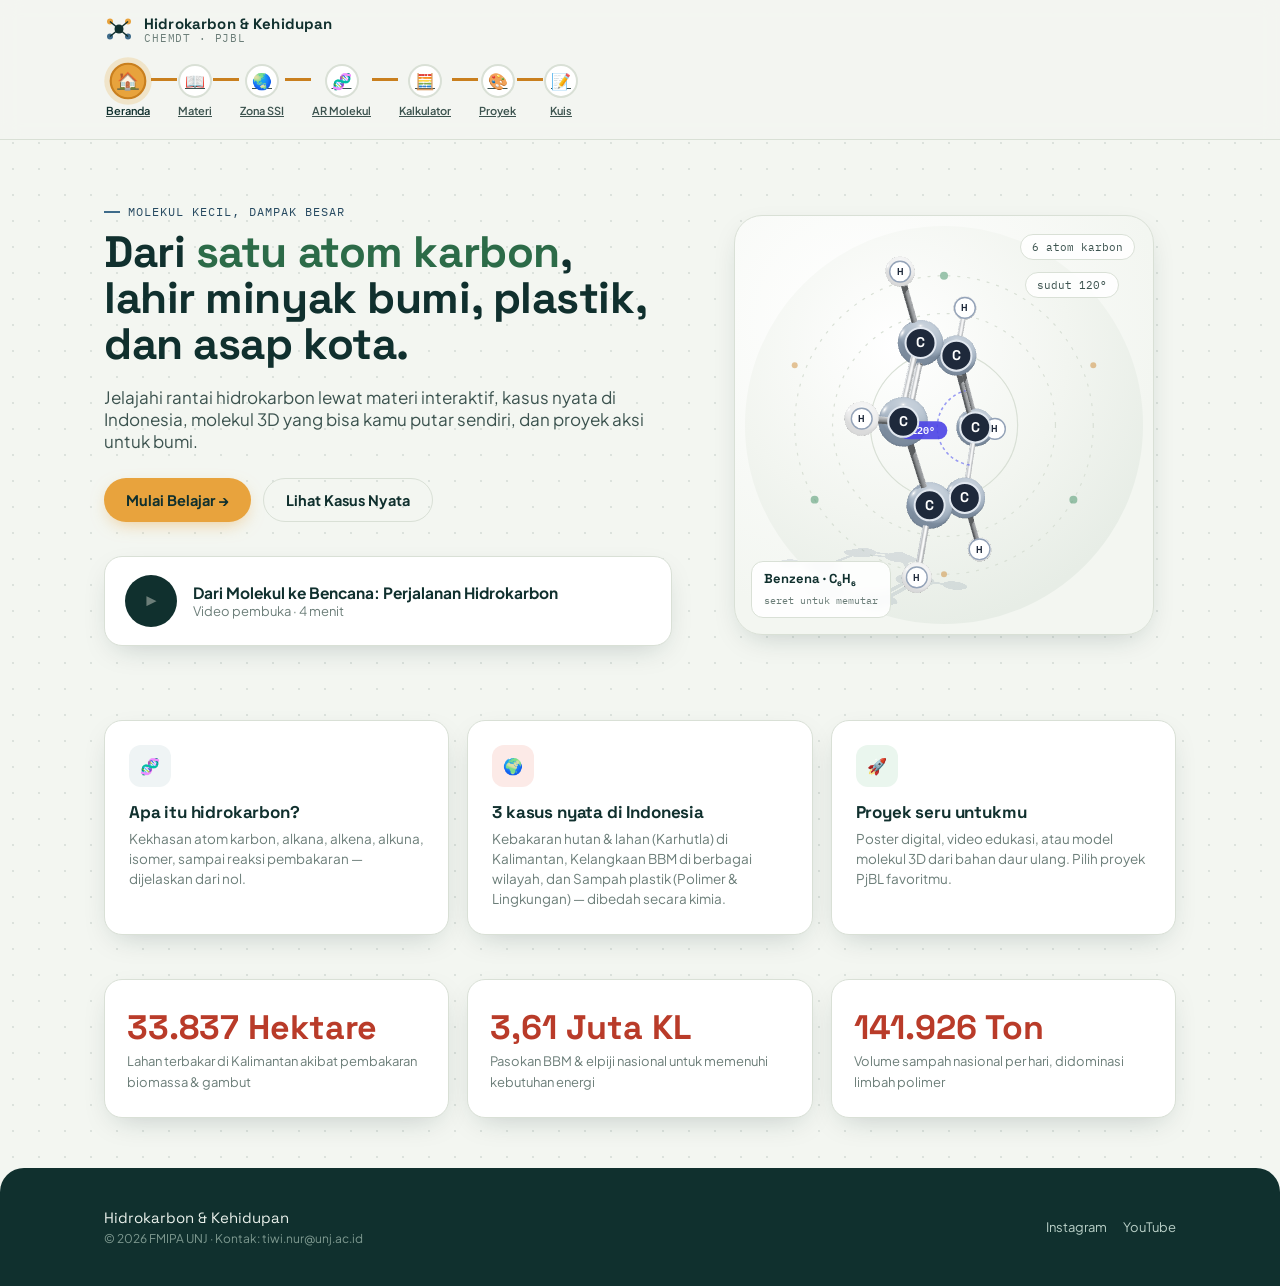
==== index.html @ 1fd4e513 "Rename index-v7.html to index.html" ====
<!DOCTYPE html>
<html lang="id">
<head>
<meta charset="UTF-8">
<meta name="viewport" content="width=device-width, initial-scale=1.0">
<title>Beranda — Hidrokarbon & Kehidupan — ChemDT-PjBL</title>
<link rel="preconnect" href="https://fonts.googleapis.com">
<link href="https://fonts.googleapis.com/css2?family=Space+Grotesk:wght@400;500;600;700&family=Plus+Jakarta+Sans:wght@400;500;600;700;800&family=IBM+Plex+Mono:wght@400;500;600&display=swap" rel="stylesheet">
<link rel="stylesheet" href="styles.css">
</head>
<body>
<header class="top">
  <div class="brand-row">
    <div class="brand">
      <svg viewBox="0 0 40 40"><circle cx="20" cy="20" r="6" fill="#10302E"/><circle cx="8" cy="10" r="4" fill="#E8A33D"/><circle cx="32" cy="10" r="4" fill="#E8A33D"/><circle cx="8" cy="30" r="4" fill="#3E6B8A"/><circle cx="32" cy="30" r="4" fill="#3E6B8A"/><line x1="20" y1="20" x2="8" y2="10" stroke="#10302E" stroke-width="2"/><line x1="20" y1="20" x2="32" y2="10" stroke="#10302E" stroke-width="2"/><line x1="20" y1="20" x2="8" y2="30" stroke="#10302E" stroke-width="2"/><line x1="20" y1="20" x2="32" y2="30" stroke="#10302E" stroke-width="2"/></svg>
      <div class="brand-text">
        <b>Hidrokarbon &amp; Kehidupan</b>
        <span>ChemDT · PjBL</span>
      </div>
    </div>
  </div>
  <nav class="chain" aria-label="Navigasi halaman"><div class="chain-track"><a class="chain-node active" href="index-v7.html" aria-current="page"><span class="atom" aria-hidden="true">🏠</span><span class="lbl">Beranda</span></a><div class="bond filled" aria-hidden="true"></div><a class="chain-node" href="materi.html"><span class="atom" aria-hidden="true">📖</span><span class="lbl">Materi</span></a><div class="bond filled" aria-hidden="true"></div><a class="chain-node" href="zona-ssi.html"><span class="atom" aria-hidden="true">🌏</span><span class="lbl">Zona SSI</span></a><div class="bond filled" aria-hidden="true"></div><a class="chain-node" href="ar-molekul.html"><span class="atom" aria-hidden="true">🧬</span><span class="lbl">AR Molekul</span></a><div class="bond filled" aria-hidden="true"></div><a class="chain-node" href="kalkulator.html"><span class="atom" aria-hidden="true">🧮</span><span class="lbl">Kalkulator</span></a><div class="bond filled" aria-hidden="true"></div><a class="chain-node" href="proyek.html"><span class="atom" aria-hidden="true">🎨</span><span class="lbl">Proyek</span></a><div class="bond filled" aria-hidden="true"></div><a class="chain-node" href="kuis.html"><span class="atom" aria-hidden="true">📝</span><span class="lbl">Kuis</span></a></div></nav>
</header>
<section class="view active" id="view-beranda">
  <div class="wrap">
    <div class="hero">
      <div>
        <div class="eyebrow">Molekul kecil, dampak besar</div>
        <h1>Dari <em>satu atom karbon</em>,<br>lahir minyak bumi, plastik, dan asap kota.</h1>
        <p class="lead">Jelajahi rantai hidrokarbon lewat materi interaktif, kasus nyata di Indonesia, molekul 3D yang bisa kamu putar sendiri, dan proyek aksi untuk bumi.</p>
        <div class="hero-ctas">
          <button class="btn btn-amber" onclick="goTo('materi')">Mulai Belajar →</button>
          <button class="btn btn-ghost" onclick="goTo('zona-ssi')">Lihat Kasus Nyata</button>
        </div>
        <button class="card video-card" type="button" onclick="document.getElementById('introVideoDialog').showModal(); document.getElementById('introVideo').play();">
          <span class="play-btn" aria-hidden="true">▶</span>
          <div>
            <b>Dari Molekul ke Bencana: Perjalanan Hidrokarbon</b><br>
            <span>Video pembuka · 4 menit</span>
          </div>
        </button>
        <dialog class="video-dialog" id="introVideoDialog" onclose="document.getElementById('introVideo').pause()">
          <div class="video-dialog-head">
            <b>Dari Molekul ke Bencana: Perjalanan Hidrokarbon</b>
            <button class="video-dialog-close" type="button" onclick="document.getElementById('introVideo').pause(); document.getElementById('introVideoDialog').close();">Tutup</button>
          </div>
          <video id="introVideo" controls playsinline preload="metadata">
            <source src="0929.mp4" type="video/mp4">
            Browser ini belum mendukung pemutaran video.
          </video>
        </dialog>
      </div>
      <div class="hero-visual">
        <!-- hiasan latar: tetap tampil walau WebGL tidak tersedia -->
        <svg class="hero-orbit" viewBox="0 0 420 420" aria-hidden="true">
          <defs>
            <radialGradient id="heroGlow" cx="38%" cy="30%" r="72%">
              <stop offset="0%" stop-color="#ffffff"/>
              <stop offset="60%" stop-color="#F2F5F0"/>
              <stop offset="100%" stop-color="#E7EDE6"/>
            </radialGradient>
          </defs>
          <circle cx="210" cy="210" r="200" fill="url(#heroGlow)"/>
          <circle cx="210" cy="210" r="150" fill="none" stroke="var(--line)" stroke-width="1.2" stroke-dasharray="3 7"/>
          <circle cx="210" cy="210" r="112" fill="none" stroke="var(--line)" stroke-width="1.2" stroke-dasharray="3 7"/>
          <circle cx="210" cy="210" r="74" fill="none" stroke="var(--line)" stroke-width="1.2"/>
          <g fill="var(--leaf)" opacity=".5">
            <circle cx="210" cy="60" r="4"/><circle cx="340" cy="285" r="4"/><circle cx="80" cy="285" r="4"/>
          </g>
          <g fill="var(--amber-deep)" opacity=".45">
            <circle cx="360" cy="150" r="3"/><circle cx="60" cy="150" r="3"/><circle cx="210" cy="360" r="3"/>
          </g>
        </svg>
        <div class="mol-mount hero-mol" id="heroMol"></div>
        <div class="hero-badge">
          <b>Benzena · C₆H₆</b>
          <span>seret untuk memutar</span>
        </div>
        <div class="hero-chip hc-1">6 atom karbon</div>
        <div class="hero-chip hc-2">sudut 120°</div>
      </div>
    </div>

    <div class="intro-grid">
      <div class="card intro-card" onclick="goTo('materi')">
        <div class="ic" style="background:#EFF4F5;">🧬</div>
        <h3>Apa itu hidrokarbon?</h3>
        <p>Kekhasan atom karbon, alkana, alkena, alkuna, isomer, sampai reaksi pembakaran — dijelaskan dari nol.</p>
      </div>
      <div class="card intro-card" onclick="goTo('zona-ssi')">
        <div class="ic" style="background:#FCEAE7;">🌍</div>
        <h3>3 kasus nyata di Indonesia</h3>
        <p>Kebakaran hutan & lahan (Karhutla) di Kalimantan, Kelangkaan BBM di berbagai wilayah, dan  Sampah plastik (Polimer & Lingkungan) — dibedah secara kimia.</p>
      </div>
      <div class="card intro-card" onclick="goTo('proyek')">
        <div class="ic" style="background:#EAF6EE;">🚀</div>
        <h3>Proyek seru untukmu</h3>
        <p>Poster digital, video edukasi, atau model molekul 3D dari bahan daur ulang. Pilih proyek PjBL favoritmu.</p>
      </div>
    </div>

    <div class="stats-row">
      <div class="card stat"><b id="statA">33.837 Hektare</b><span>Lahan terbakar di Kalimantan akibat pembakaran biomassa & gambut</span></div>
      <div class="card stat"><b id="statB">3,61 Juta KL</b><span>Pasokan BBM & elpiji nasional untuk memenuhi kebutuhan energi</span></div>
      <div class="card stat"><b id="statC">141.926 Ton</b><span>Volume sampah nasional per hari, didominasi limbah polimer</span></div>
    </div>
  </div>

  <footer class="site">
    <div class="wrap">
      <div>
        <div style="font-family:var(--disp); font-size:15px;">Hidrokarbon &amp; Kehidupan</div>
        <div class="fmeta">© 2026 FMIPA UNJ · Kontak: tiwi.nur@unj.ac.id</div>
      </div>
      <div style="display:flex; gap:16px;">
        <a href="https://www.instagram.com/chemistry.kita?stkn=MXZnMGhsZHR6NWd4ZQ==" target="_blank" rel="noopener noreferrer">Instagram</a>
        <a href="https://www.youtube.com/@ChemistryKita" target="_blank" rel="noopener noreferrer">YouTube</a>
      </div>
    </div>
  </footer>
</section>
<script src="three.js"></script>
<script src="app.js"></script>
</body>
</html>
---- styles.css ----
:root{
    --ink:#10302E;
    --ink-soft:#3C534F;
    --paper:#F3F6F1;
    --paper-dot:rgba(16,48,46,0.10);
    --card:#FFFFFF;
    --amber:#E8A33D;
    --amber-deep:#C97F1E;
    --coral:#E1553F;
    --coral-deep:#B93B29;
    --leaf:#3F8F63;
    --leaf-deep:#2C6B48;
    --slate:#3E6B8A;
    --slate-deep:#274A61;
    --muted:#6C7E79;
    --line:#D9E0D6;
    --radius:18px;
    --shadow: 0 10px 30px -12px rgba(16,48,46,0.25);
    --disp: 'Space Grotesk', sans-serif;
    --body: 'Plus Jakarta Sans', sans-serif;
    --mono: 'IBM Plex Mono', monospace;
  }
  *{box-sizing:border-box;}
  html{scroll-behavior:smooth;}
  body{
    margin:0;
    font-family:var(--body);
    background:
      radial-gradient(circle, var(--paper-dot) 1.4px, transparent 1.4px) 0 0/26px 26px,
      var(--paper);
    color:var(--ink);
    -webkit-font-smoothing:antialiased;
  }
  h1,h2,h3,h4{font-family:var(--disp); margin:0; letter-spacing:-0.01em;}
  p{margin:0;}
  .mono{font-family:var(--mono);}
  a{color:inherit;}
  button{font-family:var(--body); cursor:pointer;}
  ::selection{background:var(--amber); color:var(--ink);}

  /* ---------- layout shells ---------- */
  .wrap{max-width:1120px; margin:0 auto; padding:0 24px;}
  .view{display:none; animation:fadeIn .5s ease;}
  .view.active{display:block;}
  @keyframes fadeIn{from{opacity:0; transform:translateY(8px);} to{opacity:1; transform:translateY(0);}}

  /* ---------- top bar / molecule-chain nav ---------- */
  header.top{
    position:sticky; top:0; z-index:50;
    background:rgba(243,246,241,0.9);
    backdrop-filter:blur(10px);
    border-bottom:1px solid var(--line);
  }
  .brand-row{
    max-width:1120px; margin:0 auto; padding:14px 24px 4px;
    display:flex; align-items:center; justify-content:space-between; gap:16px;
  }
  .brand{display:flex; align-items:center; gap:10px;}
  .brand svg{width:30px;height:30px;flex:none;}
  .brand-text{line-height:1.1;}
  .brand-text b{font-family:var(--disp); font-size:15px; letter-spacing:0.01em;}
  .brand-text span{display:block; font-size:10.5px; color:var(--muted); font-family:var(--mono); text-transform:uppercase; letter-spacing:.08em;}

  nav.chain{
    max-width:1120px; margin:0 auto; padding:6px 8px 12px;
    overflow-x:auto;
  }
  .chain-track{
    display:flex; align-items:center; min-width:max-content; padding:6px 16px;
  }
  .chain-node{
    display:flex; flex-direction:column; align-items:center; gap:6px;
    background:none; border:none; padding:4px 2px; position:relative; flex:none;
    color:var(--ink-soft);
  }
  .chain-node .atom{
    width:34px; height:34px; border-radius:50%;
    background:var(--card); border:2px solid var(--line);
    display:flex; align-items:center; justify-content:center;
    font-size:16px; line-height:1;
    transition:all .2s ease; color:var(--ink-soft);
  }
  .chain-node .lbl{font-size:11px; font-weight:600; white-space:nowrap;}
  .chain-node.active .atom{
    background:var(--amber); border-color:var(--amber-deep); color:var(--ink);
    box-shadow:0 0 0 5px rgba(232,163,61,0.22);
    transform:scale(1.08);
  }
  .chain-node.active .lbl{color:var(--ink);}
  .bond{
    width:26px; height:3px; background:var(--line); flex:none; margin:0 -1px 22px;
    position:relative;
  }
  .bond.filled{background:var(--amber-deep);}

  /* ---------- generic section bits ---------- */
  .eyebrow{
    font-family:var(--mono); font-size:11.5px; letter-spacing:.09em; text-transform:uppercase;
    color:var(--slate-deep); display:flex; align-items:center; gap:8px; margin-bottom:10px;
  }
  .eyebrow::before{content:""; width:16px; height:2px; background:var(--slate); display:inline-block;}
  .section-pad{padding:56px 0 20px;}
  .card{background:var(--card); border-radius:var(--radius); border:1px solid var(--line); box-shadow:var(--shadow);}
  .btn{
    display:inline-flex; align-items:center; gap:8px; border:none; border-radius:999px;
    padding:12px 22px; font-weight:700; font-size:14.5px; transition:transform .15s ease, box-shadow .15s ease;
  }
  .btn:hover{transform:translateY(-2px);}
  .btn-amber{background:var(--amber); color:var(--ink); box-shadow:0 6px 18px -6px rgba(232,163,61,0.6);}
  .btn-leaf{background:var(--leaf); color:#fff; box-shadow:0 6px 18px -6px rgba(63,143,99,0.55);}
  .btn-coral{background:var(--coral); color:#fff; box-shadow:0 6px 18px -6px rgba(225,85,63,0.5);}
  .btn-ghost{background:transparent; color:var(--ink); border:1.5px solid var(--line);}
  .btn-ghost:hover{border-color:var(--ink);}

  /* ================= BERANDA ================= */
  .hero{
    display:grid; grid-template-columns:1.1fr 0.9fr; gap:40px; align-items:center;
    padding:64px 0 30px;
  }
  .hero h1{font-size:44px; line-height:1.05; margin-bottom:18px;}
  .hero h1 em{font-style:normal; color:var(--leaf-deep); position:relative;}
  .hero p.lead{font-size:17px; color:var(--ink-soft); max-width:46ch; margin-bottom:26px;}
  .hero-ctas{display:flex; gap:12px; flex-wrap:wrap;}
  .hero-visual{
    position:relative; aspect-ratio:1/1; min-height:320px; width:100%; max-width:420px; margin:0 auto;
    background:radial-gradient(circle at 30% 25%, #fff, var(--paper) 70%);
    border-radius:28px; border:1px solid var(--line); box-shadow:var(--shadow);
    display:flex; align-items:center; justify-content:center; overflow:hidden;
  }
  .hero-visual svg{width:88%; height:88%;}
  .video-card{
    display:flex; gap:16px; align-items:center; margin-top:34px; padding:18px 20px;
    width:100%; text-align:left; color:var(--ink); background:var(--card);
    border:1px solid var(--line); cursor:pointer;
  }
  .play-btn{
    width:52px; height:52px; border-radius:50%; background:var(--ink); color:#fff; flex:none;
    display:flex; align-items:center; justify-content:center; transition:transform .2s;
  }
  .video-card:hover .play-btn{transform:scale(1.08);}
  .video-card b{font-size:15.5px;}
  .video-card span{font-size:13px; color:var(--muted);}
  .video-dialog{
    width:min(900px, calc(100% - 32px)); max-width:none; max-height:calc(100% - 32px);
    padding:18px; border:1px solid var(--line); border-radius:16px;
    background:var(--card); color:var(--ink); box-shadow:var(--shadow);
  }
  .video-dialog::backdrop{background:rgba(16,48,46,.78); backdrop-filter:blur(4px);}
  .video-dialog-head{display:flex; justify-content:space-between; align-items:center; gap:16px; margin-bottom:14px;}
  .video-dialog-head b{font-family:var(--disp); font-size:16px;}
  .video-dialog-close{padding:8px 12px; border:1px solid var(--line); border-radius:8px; background:var(--paper); color:var(--ink); font-weight:700;}
  .video-dialog video{display:block; width:100%; max-height:calc(100vh - 120px); aspect-ratio:16/9; background:#101412; border-radius:10px;}

  .intro-grid{display:grid; grid-template-columns:repeat(3,1fr); gap:18px; margin:44px 0;}
  .intro-card{padding:24px; cursor:pointer; transition:transform .18s ease, box-shadow .18s ease;}
  .intro-card:hover{transform:translateY(-4px);}
  .intro-card .ic{width:42px;height:42px; border-radius:12px; display:flex;align-items:center;justify-content:center; margin-bottom:14px;}
  .intro-card h3{font-size:17px; margin-bottom:6px;}
  .intro-card p{font-size:13.5px; color:var(--muted); line-height:1.5;}

  .stats-row{
    display:grid; grid-template-columns:repeat(3,1fr); gap:18px; margin:14px 0 50px;
  }
  .stat{padding:26px 22px; text-align:left;}
  .stat b{font-family:var(--disp); font-size:34px; display:block; color:var(--coral-deep);}
  .stat span{font-size:13px; color:var(--muted);}

  footer.site{
    background:var(--ink); color:#EAF1EC; padding:40px 0; margin-top:40px; border-radius:24px 24px 0 0;
  }
  footer.site .wrap{display:flex; justify-content:space-between; align-items:center; flex-wrap:wrap; gap:14px;}
  footer.site a{font-size:13px; color:#B9CFC7; text-decoration:none;}
  footer.site .fmeta{font-size:12px; color:#7E9990; margin-top:4px;}

  /* ================= MATERI ================= */
  .materi-layout{display:grid; grid-template-columns:220px 1fr; gap:36px; align-items:start;}
  .materi-nav{position:sticky; top:130px; display:flex; flex-direction:column; gap:4px;}
  .materi-nav a{
    padding:9px 12px; border-radius:10px; font-size:13.5px; font-weight:600; color:var(--ink-soft);
    text-decoration:none; border-left:2px solid transparent;
  }
  .materi-nav a:hover{background:#fff; color:var(--ink);}
  .materi-block{padding:28px; margin-bottom:20px; scroll-margin-top:130px;}
  .materi-block h2{font-size:22px; margin-bottom:6px;}
  .materi-block .sub{color:var(--muted); font-size:14px; margin-bottom:18px;}
  .atom-demo{
    display:grid; grid-template-columns:200px 1fr; gap:26px; align-items:center;
  }
  .atomc-wrap{
    aspect-ratio:1/1; border-radius:16px; background:var(--paper); border:1px solid var(--line);
    display:flex; align-items:center; justify-content:center; perspective:600px;
  }
  .atomc-wrap svg{transform-style:preserve-3d; animation:spinY 9s linear infinite;}
  @keyframes spinY{from{transform:rotateY(0deg);} to{transform:rotateY(360deg);}}
  ul.trait{margin:0; padding-left:18px; font-size:14.5px; line-height:1.9; color:var(--ink-soft);}
  table.formula-table{width:100%; border-collapse:collapse; font-size:14px; margin-top:6px;}
  table.formula-table th, table.formula-table td{padding:10px 12px; border-bottom:1px solid var(--line); text-align:left;}
  table.formula-table th{font-family:var(--mono); font-size:11.5px; text-transform:uppercase; letter-spacing:.05em; color:var(--muted);}
  .formula-badge{
    display:inline-block; font-family:var(--mono); font-weight:600; font-size:15px;
    background:var(--paper); border:1px solid var(--line); border-radius:8px; padding:3px 9px;
  }
  .isomer-toggle{display:flex; gap:10px; margin-bottom:16px;}
  .isomer-toggle button{
    padding:9px 16px; border-radius:999px; border:1.5px solid var(--line); background:#fff; font-size:13.5px; font-weight:700;
  }
  .isomer-toggle button.active{background:var(--slate); color:#fff; border-color:var(--slate-deep);}
  .isomer-view{display:none; grid-template-columns:1fr 1fr; gap:20px; align-items:center;}
  .isomer-view.active{display:grid;}
  .isomer-chain{font-family:var(--mono); font-size:15px; background:var(--paper); border-radius:12px; padding:16px; text-align:center; border:1px solid var(--line);}
  .combustion-grid{display:grid; grid-template-columns:1fr 1fr; gap:16px;}
  .combustion-box{padding:18px; border-radius:14px; font-size:13.5px;}
  .combustion-box.good{background:#EAF6EE; border:1px solid #BFE3CC;}
  .combustion-box.bad{background:#FCEAE7; border:1px solid #F3C3BA;}
  .combustion-box b{display:block; margin-bottom:8px; font-size:14.5px;}
  .combustion-box .eqn{font-family:var(--mono); font-size:13px; display:block; margin-top:6px;}
  .mini-quiz{padding:22px 24px;}
  .mq-item{margin-bottom:16px;}
  .mq-item p.q{font-weight:700; font-size:14.5px; margin-bottom:10px;}
  .mq-opts{display:flex; flex-wrap:wrap; gap:8px;}
  .mq-opt{
    padding:8px 14px; border-radius:10px; border:1.5px solid var(--line); background:#fff; font-size:13px; font-weight:600;
  }
  .mq-opt.correct{background:#DFF3E4; border-color:var(--leaf);}
  .mq-opt.wrong{background:#FBE1DC; border-color:var(--coral);}

  /* ---------- materi: gambar, figur, 3D, kotak aktivitas ---------- */
  .materi-block h3{font-size:16.5px; margin:24px 0 8px;}
  .materi-block h3:first-of-type{margin-top:8px;}
  .materi-block p{font-size:14.5px; line-height:1.85; color:var(--ink-soft); margin-bottom:10px;}
  .materi-block p + p{margin-top:0;}
  .fig{
    background:var(--paper); border:1px solid var(--line); border-radius:14px;
    padding:16px 14px 12px; text-align:center; margin:14px 0;
  }
  .fig svg{max-width:100%; height:auto; display:block; margin:0 auto;}
  .fig .cap{
    font-family:var(--mono); font-size:11.5px; color:var(--muted);
    margin-top:10px; line-height:1.6;
  }
  .fig-grid{display:grid; grid-template-columns:repeat(auto-fit,minmax(210px,1fr)); gap:14px; margin:14px 0;}
  .fig-grid .fig{margin:0;}

  .mol3d{background:#fff; border:1px solid var(--line); border-radius:14px; overflow:hidden;}
  .mol3d .m3-frame{
    position:relative; aspect-ratio:4/3; background:
      radial-gradient(circle at 50% 32%, #FFFFFF 0%, #F1F5F8 55%, #E3EAEF 100%);
    display:flex; align-items:center; justify-content:center;
    cursor:grab; touch-action:none; overflow:hidden;
  }
  .mol3d .m3-frame:active{cursor:grabbing;}
  .mol-canvas{position:absolute; inset:0; width:100%; height:100%; display:block;}
  .mol-overlay{position:absolute; inset:0; pointer-events:none;}
  .mol-mount{position:absolute; inset:0; cursor:grab; touch-action:none;}
  .mol-mount:active{cursor:grabbing;}
  .hero-mol{position:absolute; inset:0;}
  .hero-visual svg.hero-orbit{position:absolute; inset:0; width:100%; height:100%; z-index:0;}
  .hero-visual .mol-mount{z-index:1;}
  .hero-badge{
    position:absolute; left:16px; bottom:16px; z-index:2; pointer-events:none;
    background:rgba(255,255,255,.88); border:1px solid var(--line); border-radius:12px;
    padding:8px 12px; line-height:1.35; backdrop-filter:blur(3px);
  }
  .hero-badge b{display:block; font-family:var(--disp); font-size:13px; color:var(--ink);}
  .hero-badge span{font-family:var(--mono); font-size:10px; color:var(--muted);}
  .hero-chip{
    position:absolute; z-index:2; pointer-events:none;
    font-family:var(--mono); font-size:10.5px; color:var(--ink-soft);
    background:rgba(255,255,255,.85); border:1px solid var(--line);
    border-radius:999px; padding:5px 11px;
  }
  .hero-chip.hc-1{top:18px; right:18px;}
  .hero-chip.hc-2{top:56px; right:34px;}
  .build-stamp{
    position:absolute; right:14px; bottom:12px; z-index:3; pointer-events:none;
    font-family:var(--mono); font-size:9px; color:var(--muted); opacity:.75;
  }
  .mol3d .m3-hint{
    position:absolute; bottom:7px; left:0; right:0; text-align:center;
    font-family:var(--mono); font-size:10px; color:var(--muted); pointer-events:none;
  }
  .mol3d .m3-spin{
    position:absolute; top:8px; right:8px; z-index:5;
    width:28px; height:28px; border-radius:50%; border:1px solid var(--line);
    background:rgba(255,255,255,.85); font-size:13px; line-height:1; color:var(--ink-soft);
  }
  .mol3d .m3-spin.off{opacity:.45;}
  .atom-sphere.Cl{background:radial-gradient(circle at 35% 30%, #7ED08F, #2C6B48);}
  .mol3d .m3-cap{
    padding:9px 12px; border-top:1px solid var(--line);
    font-size:12px; display:flex; justify-content:space-between; gap:8px; align-items:center;
  }
  .mol3d .m3-cap b{font-family:var(--disp);}
  .mol3d .m3-cap a{font-family:var(--mono); font-size:11px; color:var(--slate); text-decoration:none;}
  .mol3d .m3-cap a:hover{text-decoration:underline;}
  .mol-grid{display:grid; grid-template-columns:repeat(auto-fit,minmax(200px,1fr)); gap:14px; margin:14px 0;}
  .online-note{
    font-family:var(--mono); font-size:11px; color:var(--muted);
    background:var(--paper); border:1px dashed var(--line); border-radius:10px;
    padding:8px 12px; margin:10px 0 0;
  }

  .box{border-radius:14px; padding:16px 18px; margin:16px 0; font-size:14px; line-height:1.8;}
  .box .tag{
    display:inline-block; font-family:var(--disp); font-size:11.5px; font-weight:700;
    letter-spacing:.04em; text-transform:uppercase; color:#fff;
    padding:4px 12px; border-radius:999px; margin-bottom:10px;
  }
  .box.contoh{background:#EAF1F6; border:1px solid #C4D8E5;}
  .box.contoh .tag{background:var(--slate-deep);}
  .box.latihan{background:#FDF3E3; border:1px solid #F0D9AE;}
  .box.latihan .tag{background:var(--amber-deep);}
  .box.info{background:#EAF6EE; border:1px solid #BFE3CC;}
  .box.info .tag{background:var(--leaf-deep);}
  .box.diskusi{background:#FCEEEB; border:1px solid #F3CEC5;}
  .box.diskusi .tag{background:var(--coral-deep);}
  .box ol, .box ul{margin:6px 0 0; padding-left:20px;}
  .box li{margin-bottom:4px;}
  .box b.solve{display:block; margin-top:10px;}

  ol.rules{margin:8px 0 0; padding-left:20px; font-size:14.5px; line-height:1.85; color:var(--ink-soft);}
  ol.rules li{margin-bottom:7px;}
  ol.rules b{color:var(--ink);}
  .rx{
    font-family:var(--mono); font-size:13.5px; background:var(--paper);
    border:1px solid var(--line); border-radius:10px; padding:11px 14px;
    margin:10px 0; display:block; overflow-x:auto; white-space:nowrap;
  }
  .rx .lbl{color:var(--muted); font-size:11px; display:block; white-space:normal; margin-bottom:4px;}
  .tab-toggle{display:flex; gap:8px; flex-wrap:wrap; margin:14px 0 12px;}
  .tab-toggle button{
    padding:7px 14px; border-radius:999px; border:1.5px solid var(--line);
    background:#fff; font-size:12.5px; font-weight:600; color:var(--ink-soft);
  }
  .tab-toggle button.active{background:var(--slate); color:#fff; border-color:var(--slate-deep);}
  .tab-pane{display:none;}
  .tab-pane.active{display:block;}
  .two-col{display:grid; grid-template-columns:1fr 1fr; gap:16px; align-items:start;}
  .pill{
    display:inline-block; font-family:var(--mono); font-size:11px; padding:3px 9px;
    border-radius:999px; background:var(--paper); border:1px solid var(--line); color:var(--ink-soft);
    margin:0 4px 4px 0;
  }

  /* ================= ZONA SSI ================= */
  .case-grid{display:grid; grid-template-columns:repeat(3,1fr); gap:18px; margin:26px 0 10px;}
  .case-card{padding:0; overflow:hidden; cursor:pointer; transition:transform .18s ease;}
  .case-card:hover{transform:translateY(-4px);}
  .case-top{height:120px; display:flex; align-items:center; justify-content:center; font-size:40px;}
  .case-top.c1{background:linear-gradient(135deg,#1F3A44,#3E6B8A);}
  .case-top.c2{background:linear-gradient(135deg,#5C4A2E,#C97F1E);}
  .case-top.c3{background:linear-gradient(135deg,#274A2E,#3F8F63);}
  .case-body{padding:18px 20px;}
  .case-body b{font-size:14px; font-family:var(--mono); color:var(--muted); text-transform:uppercase; letter-spacing:.04em;}
  .case-body h3{font-size:17px; margin:6px 0 8px;}
  .case-body p{font-size:13.5px; color:var(--muted);}

  .case-detail{display:none; padding:32px; margin-top:8px;}
  .case-detail.active{display:block; animation:fadeIn .4s ease;}
  .case-detail h2{font-size:24px; margin-bottom:4px;}
  .case-detail .kicker{font-size:13px; color:var(--muted); margin-bottom:20px;}
  .fact-grid{display:grid; grid-template-columns:repeat(auto-fit,minmax(150px,1fr)); gap:12px; margin:18px 0 22px;}
  .fact{background:var(--paper); border-radius:12px; padding:14px 16px; border:1px solid var(--line);}
  .fact b{display:block; font-size:20px; font-family:var(--disp);}
  .fact span{font-size:12px; color:var(--muted);}
  .kimia-box{background:#EFF4F0; border:1px dashed var(--slate); border-radius:14px; padding:18px 20px; font-size:14px; line-height:1.75; margin:18px 0;}
  .kimia-box .eqn{font-family:var(--mono); display:block; margin:6px 0; font-size:14.5px; color:var(--slate-deep);}
  .dilema-grid{display:grid; grid-template-columns:repeat(3,1fr); gap:14px; margin:16px 0 22px;}
  .dilema-card{background:#fff; border:1px solid var(--line); border-radius:14px; padding:16px; font-size:13.5px;}
  .dilema-card b{display:block; font-family:var(--disp); font-size:13px; color:var(--coral-deep); margin-bottom:6px;}
  .forum-box textarea{
    width:100%; min-height:80px; border-radius:12px; border:1.5px solid var(--line); padding:12px 14px; font-family:var(--body); font-size:14px; resize:vertical;
  }
  .forum-list{margin-top:14px; display:flex; flex-direction:column; gap:10px;}
  .forum-item{background:var(--paper); border-radius:12px; padding:12px 14px; font-size:13.5px;}
  .forum-item b{font-size:12.5px; color:var(--slate-deep); display:block; margin-bottom:3px;}

  /* ================= ZONA SSI: MEDIA BERITA ================= */
  .ssi-media{--ssi-accent:var(--coral);--ssi-accent-ink:var(--coral-deep);--ssi-tint:#FCEAE7;}
  .ssi-media .wrap{max-width:1000px;}
  .ssi-lead-band{background:var(--ink); color:#EAF1EC; padding:44px 0 30px;}
  .ssi-kicker,.ssi-eyebrow{font-family:var(--mono); font-size:11px; text-transform:uppercase; letter-spacing:.07em;}
  .ssi-kicker{color:#B9CFC7; margin-bottom:12px;}
  .ssi-lead-band h1{font-size:clamp(28px, 4vw, 40px); line-height:1.14; max-width:800px; margin:0 0 12px;}
  .ssi-deck{font-size:16px; line-height:1.7; color:#D1DED8; max-width:680px;}
  .ssi-topic-nav{display:flex; margin-top:28px; border-top:1px solid rgba(234,241,236,.22);}
  .ssi-topic-nav a{flex:1; padding:14px 12px 0 0; color:#D1DED8; text-decoration:none; font-size:13px; border-right:1px solid rgba(234,241,236,.22);}
  .ssi-topic-nav a+a{padding-left:16px;}
  .ssi-topic-nav a:last-child{border:0;}
  .ssi-topic-nav a span{display:block; color:var(--amber); font-family:var(--mono); font-size:11px; margin-bottom:3px;}
  .ssi-topic-nav a:hover{color:#fff;}
  .ssi-intro{padding-top:32px; padding-bottom:8px;}
  .ssi-intro p{max-width:760px; font-size:16px; line-height:1.8; color:var(--ink-soft);}
  .ssi-topic{--ssi-accent:var(--coral);--ssi-accent-ink:var(--coral-deep);--ssi-tint:#FCEAE7; padding:42px 0 24px; scroll-margin-top:120px;}
  .ssi-topic.ssi-fuel{--ssi-accent:var(--slate);--ssi-accent-ink:var(--slate-deep);--ssi-tint:#EFF4F5;}
  .ssi-topic.ssi-plastic{--ssi-accent:var(--leaf);--ssi-accent-ink:var(--leaf-deep);--ssi-tint:#EAF6EE;}
  .ssi-topic-head{display:flex; align-items:center; gap:16px; border-bottom:2px solid var(--ssi-accent); padding-bottom:18px; margin-bottom:24px;}
  .ssi-topic-mark{width:42px; aspect-ratio:1; border-radius:50%; background:var(--ssi-tint); color:var(--ssi-accent-ink); display:grid; place-items:center; font-family:var(--mono); font-size:12px; font-weight:700; flex:none;}
  .ssi-eyebrow{color:var(--ssi-accent-ink); margin:0 0 6px;}
  .ssi-topic-head h2{font-size:27px; color:var(--ssi-accent-ink);}
  .ssi-photo{max-width:760px; margin:0 0 24px;}
  .ssi-photo img{display:block; width:100%; max-height:430px; object-fit:cover; border-radius:12px; background:var(--line);}
  .ssi-photo figcaption{font-size:12px; color:var(--muted); margin-top:8px; line-height:1.6;}
  .ssi-photo figcaption a{color:var(--slate-deep);}
  .ssi-stats{display:grid; grid-template-columns:repeat(4,minmax(0,1fr)); border-top:1px solid var(--line); border-bottom:1px solid var(--line); margin:0 0 28px;}
  .ssi-stats div{padding:16px 14px; border-right:1px solid var(--line);}
  .ssi-stats div:first-child{padding-left:0;}
  .ssi-stats div:last-child{border:0;}
  .ssi-stats b{display:block; color:var(--ssi-accent-ink); font-family:var(--disp); font-size:24px; line-height:1.2;}
  .ssi-stats span{display:block; color:var(--muted); font-size:12px; line-height:1.5; margin-top:6px;}
  .ssi-lede{max-width:760px; font-family:var(--disp); font-size:19px; font-weight:600; line-height:1.5; margin:0 0 14px;}
  .ssi-copy{max-width:760px; color:var(--ink-soft); font-size:14.5px; line-height:1.85; margin:0 0 12px;}
  .ssi-bars{max-width:650px; margin:26px 0 30px;}
  .ssi-bar-label{display:flex; justify-content:space-between; gap:16px; color:var(--ink-soft); font-size:12.5px; margin:12px 0 5px;}
  .ssi-bar-label b{font-family:var(--mono); color:var(--ssi-accent-ink); white-space:nowrap;}
  .ssi-bar{height:9px; background:var(--line); border-radius:99px; overflow:hidden;}
  .ssi-bar i{display:block; height:100%; background:var(--ssi-accent); border-radius:inherit;}
  .ssi-chem{max-width:760px; padding:20px 22px; margin:24px 0; background:var(--ssi-tint); border-left:4px solid var(--ssi-accent);}
  .ssi-chem h3,.ssi-discussion h3{font-size:15px; margin:0 0 10px; color:var(--ssi-accent-ink);}
  .ssi-chem ul{margin:0; padding-left:19px; font-size:13.5px; line-height:1.75;}
  .ssi-chem li+li{margin-top:6px;}
  .ssi-debate{max-width:760px; display:grid; grid-template-columns:1fr 1fr; gap:1px; background:var(--line); margin:26px 0; border:1px solid var(--line);}
  .ssi-debate>div{background:var(--card); padding:17px 19px;}
  .ssi-debate h3{font-family:var(--body); font-size:13px; margin:0 0 6px; color:var(--ssi-accent-ink);}
  .ssi-debate p{font-size:13px; line-height:1.7; color:var(--ink-soft);}
  .ssi-discussion{max-width:760px; margin:26px 0;}
  .ssi-discussion h3{color:var(--ink);}
  .ssi-discussion ol{padding-left:20px; margin:0;}
  .ssi-discussion li{font-size:13.5px; line-height:1.75; margin:0 0 8px; color:var(--ink-soft);}
  .ssi-sources{max-width:760px; margin:26px 0 6px;}
  .ssi-sources h3{font-family:var(--mono); font-size:10.5px; color:var(--muted); text-transform:uppercase; margin:0 0 8px;}
  .ssi-sources a{display:block; padding:9px 0; border-top:1px solid var(--line); text-decoration:none; font-size:13px; color:var(--slate-deep);}
  .ssi-sources a:hover{text-decoration:underline;}
  .ssi-sources a span{display:block; color:var(--muted); font-size:11px; margin-top:2px;}
  .ssi-rule{border:0; border-top:1px solid var(--line); margin:20px 0 0;}
  .ssi-footer{margin-top:28px; padding:32px 0 44px; background:#E8EEE8;}
  .ssi-footer h2{font-size:20px; margin-bottom:8px;}
  .ssi-footer p,.ssi-footer ol{max-width:720px; color:var(--ink-soft); font-size:13.5px; line-height:1.75;}
  .ssi-footer ol{padding-left:20px; margin-bottom:0;}

  /* ================= AR / MOLEKUL ================= */
  .ar-intro{display:grid; grid-template-columns:1fr 1fr; gap:30px; align-items:center; margin:20px 0 36px;}
  .ar-steps{display:flex; flex-direction:column; gap:14px;}
  .ar-step{display:flex; gap:14px; align-items:flex-start;}
  .ar-step .n{
    width:30px;height:30px;border-radius:50%; background:var(--slate); color:#fff; flex:none;
    display:flex; align-items:center; justify-content:center; font-family:var(--disp); font-size:13px; font-weight:700;
  }
  .ar-step b{font-size:14.5px; display:block;}
  .ar-step span{font-size:13px; color:var(--muted);}

  .molecule-lab{display:grid; grid-template-columns:280px 1fr; gap:0; overflow:hidden; margin-bottom:40px;}
  .marker-list{border-right:1px solid var(--line); padding:18px 14px; display:flex; flex-direction:column; gap:6px; max-height:560px; overflow:auto;}
  .marker-item{
    display:flex; align-items:center; gap:12px; padding:10px 12px; border-radius:12px; border:1.5px solid transparent;
    background:transparent;
  }
  .marker-item:hover{background:var(--paper);}
  .marker-item.active{background:#fff; border-color:var(--amber-deep); box-shadow:0 4px 14px -6px rgba(232,163,61,0.5);}
  .marker-item .mk{
    width:38px;height:38px; border-radius:9px; background:var(--ink); color:#fff; display:flex; align-items:center;
    justify-content:center; font-family:var(--mono); font-size:11px; font-weight:700; flex:none;
  }
  .marker-item b{font-size:13.5px; display:block;}
  .marker-item span{font-size:11.5px; color:var(--muted); font-family:var(--mono);}

  .lab-stage{padding:26px; display:grid; grid-template-columns:1fr 260px; gap:22px;}
  .viewer{
    aspect-ratio:4/3; border-radius:16px; background:radial-gradient(circle at 50% 40%, #EFF4EC, #E2ECE0 75%);
    border:1px solid var(--line); position:relative; overflow:hidden; cursor:grab;
  }
  .viewer:active{cursor:grabbing;}
  .scene{position:absolute; inset:0; display:flex; align-items:center; justify-content:center; perspective:900px;}
  .molecule-inner{transform-style:preserve-3d; position:relative; width:1px; height:1px;}
  .atom-sphere{
    position:absolute; top:50%; left:50%; border-radius:50%; transform-style:preserve-3d;
    box-shadow:inset -6px -7px 14px rgba(0,0,0,0.35), inset 3px 3px 8px rgba(255,255,255,0.28), 0 6px 14px rgba(16,48,46,0.22);
  }
  .atom-sphere.C{background:radial-gradient(circle at 32% 26%, #8595AB 0%, #4A5A70 38%, #26303F 78%, #161D27 100%);}
  .atom-sphere.H{background:radial-gradient(circle at 32% 26%, #ffffff 0%, #F0F3F5 40%, #C2CCD4 80%, #A6B2BC 100%);}
  .atom-sphere.Cl{background:radial-gradient(circle at 32% 26%, #B9EBC4 0%, #6DC488 40%, #35875A 80%, #22603F 100%);}
  .atom-label{
    position:absolute; inset:0; display:flex; align-items:center; justify-content:center;
    font-family:var(--disp); font-weight:700; letter-spacing:.02em; pointer-events:none;
  }
  .atom-sphere.C > .atom-label, .atom-sphere.Cl > .atom-label{color:rgba(255,255,255,.92); text-shadow:0 1px 2px rgba(0,0,0,.4);}
  .atom-sphere.H > .atom-label{color:#5A6874;}
  .bond-rod{
    position:absolute; top:50%; left:50%; border-radius:6px;
    background:linear-gradient(180deg,#E3E9EE 0%, #B4C0CA 28%, #7F8D9A 70%, #5A6773 100%);
    box-shadow:0 1px 3px rgba(16,48,46,.18);
  }
  .m3-chip{
    position:absolute; top:8px; left:8px; z-index:4; text-align:left;
    background:rgba(255,255,255,.9); border:1px solid var(--line); border-radius:10px;
    padding:6px 10px; line-height:1.35; pointer-events:none; backdrop-filter:blur(3px);
  }
  .m3-chip b{display:block; font-family:var(--disp); font-size:12px; color:var(--ink);}
  .m3-chip span{font-family:var(--mono); font-size:9.5px; color:var(--muted);}
  .m3-stats{
    display:flex; border-top:1px solid var(--line); background:var(--paper);
  }
  .m3-stats div{
    flex:1; padding:7px 8px; text-align:center; border-right:1px solid var(--line);
  }
  .m3-stats div:last-child{border-right:none;}
  .m3-stats .k{display:block; font-family:var(--mono); font-size:8.5px; letter-spacing:.08em; text-transform:uppercase; color:var(--muted);}
  .m3-stats .v{font-family:var(--disp); font-size:10.5px; font-weight:700; color:var(--ink); line-height:1.3;}
  .viewer-hint{position:absolute; bottom:10px; left:0; right:0; text-align:center; font-size:11.5px; color:var(--muted); font-family:var(--mono);}
  .info-panel{display:flex; flex-direction:column; gap:12px;}
  .info-panel h3{font-size:19px;}
  .info-row{font-size:13px; display:flex; justify-content:space-between; border-bottom:1px dashed var(--line); padding:7px 0;}
  .info-row b{color:var(--ink-soft);}
  .info-tag{background:var(--paper); border-radius:10px; padding:10px 12px; font-size:12.5px; color:var(--ink-soft); line-height:1.55;}

  /* ================= KALKULATOR ================= */
  .calc-layout{display:grid; grid-template-columns:1fr 1fr; gap:30px; align-items:start; margin:26px 0 40px;}
  .calc-card{padding:28px;}
  .field{margin-bottom:18px;}
  .field label{font-size:13px; font-weight:700; display:block; margin-bottom:8px;}
  .radio-list{display:flex; flex-direction:column; gap:8px;}
  .radio-opt{
    display:flex; align-items:center; gap:10px; padding:10px 12px; border-radius:12px; border:1.5px solid var(--line);
    font-size:13.5px; cursor:pointer;
  }
  .radio-opt.sel{border-color:var(--slate); background:#EFF4F5;}
  .radio-opt input{accent-color:var(--slate);}
  .radio-opt span.f{margin-left:auto; font-family:var(--mono); color:var(--muted); font-size:12px;}
  .num-input{
    width:100%; padding:11px 13px; border-radius:12px; border:1.5px solid var(--line); font-size:14px; font-family:var(--body);
  }
  .result-card{padding:28px; background:linear-gradient(160deg,#EAF6EE,#F3F6F1);}
  .result-card.empty{display:flex; align-items:center; justify-content:center; text-align:center; color:var(--muted); font-size:14px; min-height:260px;}
  .result-big{display:grid; grid-template-columns:1fr 1fr; gap:14px; margin:18px 0;}
  .result-num{background:#fff; border-radius:14px; padding:16px; text-align:center;}
  .result-num b{display:block; font-family:var(--disp); font-size:26px; color:var(--leaf-deep);}
  .result-num span{font-size:12px; color:var(--muted);}
  .tree-line{display:flex; align-items:center; gap:10px; background:#fff; border-radius:14px; padding:14px 16px; margin-bottom:16px;}
  .rekom{font-size:13.5px; line-height:1.9;}
  .challenge-box{padding:24px 26px; display:flex; justify-content:space-between; align-items:center; gap:20px; flex-wrap:wrap; background:linear-gradient(120deg,#10302E,#274A2E); color:#EAF1EC;}
  .challenge-box p{color:#B9CFC7; font-size:13.5px; margin-top:4px;}

  /* ================= PROYEK ================= */
  .proyek-grid{display:grid; grid-template-columns:repeat(3,1fr); gap:18px; margin:26px 0;}
  .proyek-card{padding:22px; cursor:pointer;}
  .proyek-card b.dur{font-family:var(--mono); font-size:11.5px; color:var(--slate-deep); text-transform:uppercase;}
  .proyek-card h3{font-size:16.5px; margin:8px 0 6px;}
  .proyek-card p{font-size:13px; color:var(--muted);}
  .guide-detail{display:none; padding:30px; margin-bottom:20px;}
  .guide-detail.active{display:block;}
  .guide-steps{counter-reset:g; margin:18px 0;}
  .guide-steps li{list-style:none; counter-increment:g; display:flex; gap:14px; margin-bottom:12px; font-size:14px;}
  .guide-steps li::before{
    content:counter(g); width:26px; height:26px; border-radius:50%; background:var(--amber); color:var(--ink);
    display:flex; align-items:center; justify-content:center; font-weight:700; font-size:12.5px; flex:none;
  }
  table.rubrik{width:100%; border-collapse:collapse; font-size:13.5px; margin-top:10px;}
  table.rubrik th, table.rubrik td{border:1px solid var(--line); padding:9px 12px; text-align:left;}
  table.rubrik th{background:var(--paper); font-family:var(--mono); font-size:11.5px; text-transform:uppercase;}
  .timeline{display:flex; gap:8px; margin-top:14px; flex-wrap:wrap;}
  .tl-item{flex:1; min-width:90px; background:var(--paper); border-radius:12px; padding:12px; text-align:center; border:1px solid var(--line);}
  .tl-item b{display:block; font-size:12px; font-family:var(--mono); color:var(--slate-deep);}
  .tl-item span{font-size:12px; color:var(--ink-soft);}

  /* ================= KUIS ================= */
  .quiz-shell{padding:30px; margin:26px 0 40px;}
  .quiz-progress{height:6px; background:var(--line); border-radius:99px; overflow:hidden; margin-bottom:22px;}
  .quiz-progress i{display:block; height:100%; background:var(--amber-deep); width:0%; transition:width .3s ease;}
  .quiz-q{font-size:17px; font-weight:700; margin-bottom:16px;}
  .quiz-opts{display:flex; flex-direction:column; gap:10px; margin-bottom:20px;}
  .quiz-opt{
    text-align:left; padding:13px 16px; border-radius:12px; border:1.5px solid var(--line); background:#fff; font-size:14px;
  }
  .quiz-opt:hover{border-color:var(--slate);}
  .quiz-opt.correct{background:#DFF3E4; border-color:var(--leaf); font-weight:700;}
  .quiz-opt.wrong{background:#FBE1DC; border-color:var(--coral); font-weight:700;}
  .quiz-feedback{font-size:13.5px; padding:12px 14px; border-radius:10px; background:var(--paper); margin-bottom:16px; display:none;}
  .quiz-nav{display:flex; justify-content:space-between; align-items:center;}
  .quiz-result{text-align:center; padding:20px 0;}
  .quiz-result b{font-family:var(--disp); font-size:46px; display:block; color:var(--leaf-deep);}
  .essay-box{padding:26px; margin-top:0;}
  .essay-item{margin-bottom:18px;}
  .essay-item p{font-weight:700; font-size:14px; margin-bottom:8px;}

  @media(max-width:860px){
    .hero{grid-template-columns:1fr;}
    .hero h1{font-size:32px;}
    .intro-grid, .stats-row, .case-grid, .proyek-grid{grid-template-columns:1fr;}
    .materi-layout{grid-template-columns:1fr;}
    .materi-nav{position:static; flex-direction:row; flex-wrap:wrap;}
    .atom-demo, .calc-layout, .lab-stage, .molecule-lab, .ar-intro, .isomer-view, .dilema-grid, .combustion-grid{grid-template-columns:1fr;}
    .marker-list{max-height:none;}
  }
  @media(max-width:700px){
    .ssi-topic-nav{flex-direction:column;}
    .ssi-topic-nav a,.ssi-topic-nav a+a{padding:10px 0; border-right:0; border-bottom:1px solid rgba(234,241,236,.22);}
    .ssi-topic-nav a:last-child{border-bottom:0;}
    .ssi-stats{grid-template-columns:1fr 1fr;}
    .ssi-stats div:nth-child(2){border-right:0;}
    .ssi-stats div:nth-child(3),.ssi-stats div:nth-child(4){border-top:1px solid var(--line);}
    .ssi-topic-head h2{font-size:22px;}
    .ssi-topic-mark{width:36px;}
  }
  @media(max-width:520px){
    .ssi-debate{grid-template-columns:1fr;}
    .ssi-debate>div+div{border-top:1px solid var(--line);}
    .ssi-topic{padding-top:30px;}
    .ssi-stats div{padding:13px 10px;}
    .ssi-stats b{font-size:20px;}
  }
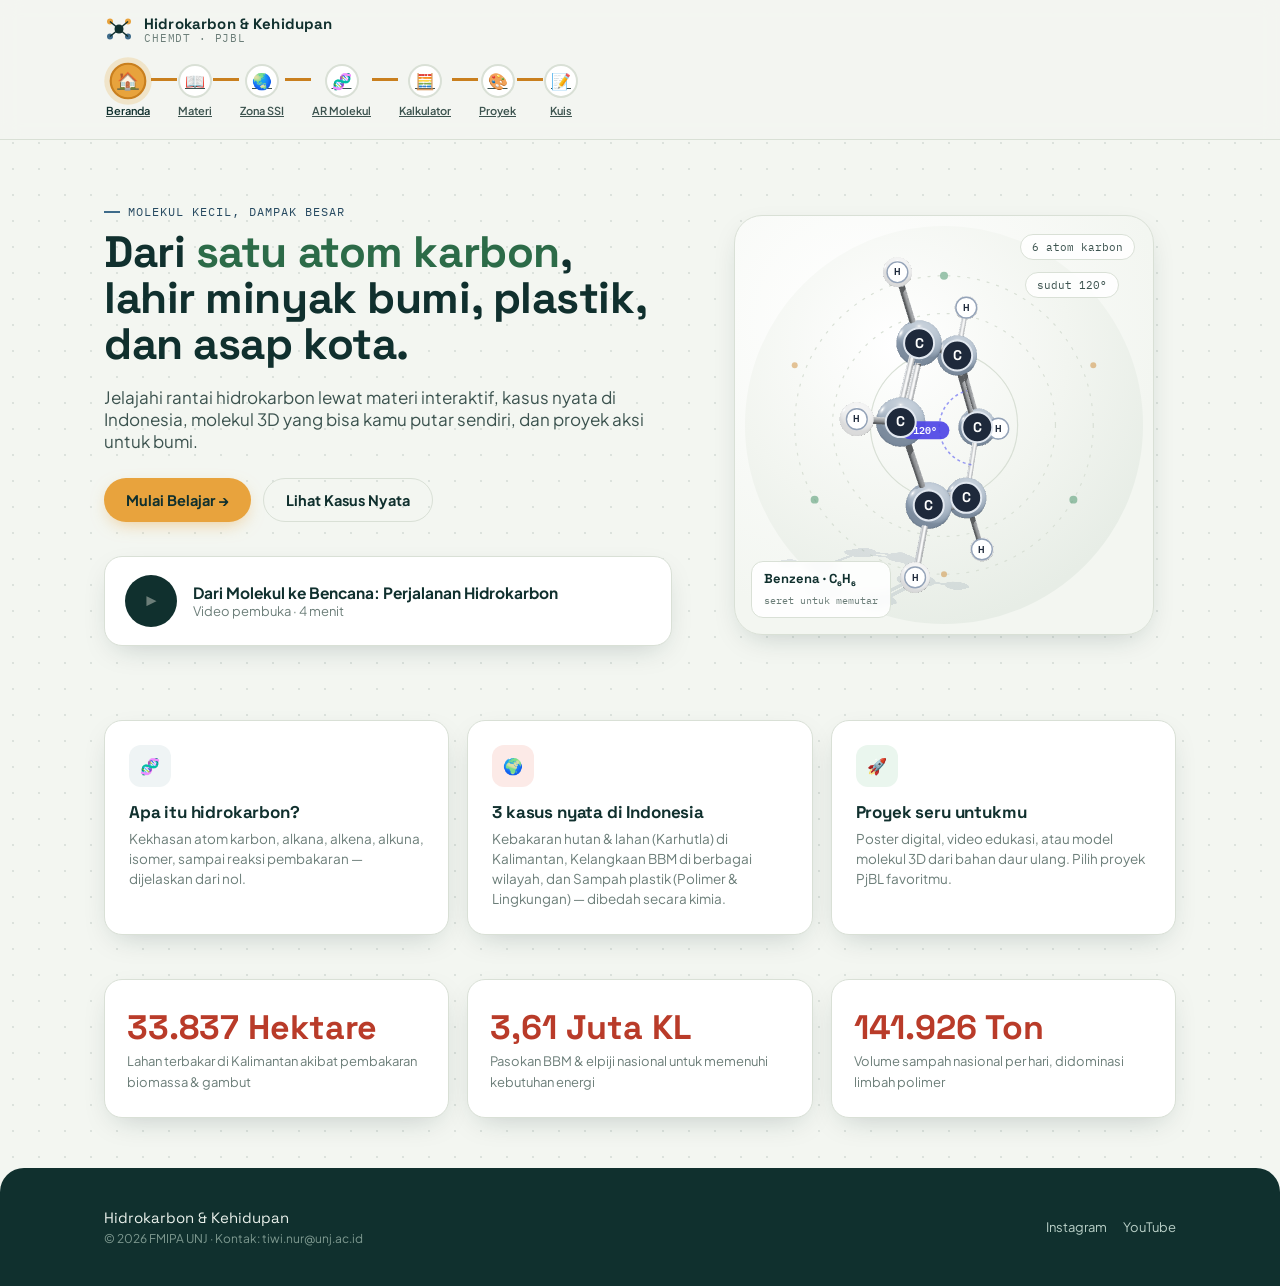
==== commit 23a0422a: "Update index.html" ====
--- a/index.html
+++ b/index.html
@@ -19,7 +19,7 @@
       </div>
     </div>
   </div>
-  <nav class="chain" aria-label="Navigasi halaman"><div class="chain-track"><a class="chain-node active" href="index-v7.html" aria-current="page"><span class="atom" aria-hidden="true">🏠</span><span class="lbl">Beranda</span></a><div class="bond filled" aria-hidden="true"></div><a class="chain-node" href="materi.html"><span class="atom" aria-hidden="true">📖</span><span class="lbl">Materi</span></a><div class="bond filled" aria-hidden="true"></div><a class="chain-node" href="zona-ssi.html"><span class="atom" aria-hidden="true">🌏</span><span class="lbl">Zona SSI</span></a><div class="bond filled" aria-hidden="true"></div><a class="chain-node" href="ar-molekul.html"><span class="atom" aria-hidden="true">🧬</span><span class="lbl">AR Molekul</span></a><div class="bond filled" aria-hidden="true"></div><a class="chain-node" href="kalkulator.html"><span class="atom" aria-hidden="true">🧮</span><span class="lbl">Kalkulator</span></a><div class="bond filled" aria-hidden="true"></div><a class="chain-node" href="proyek.html"><span class="atom" aria-hidden="true">🎨</span><span class="lbl">Proyek</span></a><div class="bond filled" aria-hidden="true"></div><a class="chain-node" href="kuis.html"><span class="atom" aria-hidden="true">📝</span><span class="lbl">Kuis</span></a></div></nav>
+  <nav class="chain" aria-label="Navigasi halaman"><div class="chain-track"><a class="chain-node active" href="index.html" aria-current="page"><span class="atom" aria-hidden="true">🏠</span><span class="lbl">Beranda</span></a><div class="bond filled" aria-hidden="true"></div><a class="chain-node" href="materi.html"><span class="atom" aria-hidden="true">📖</span><span class="lbl">Materi</span></a><div class="bond filled" aria-hidden="true"></div><a class="chain-node" href="zona-ssi.html"><span class="atom" aria-hidden="true">🌏</span><span class="lbl">Zona SSI</span></a><div class="bond filled" aria-hidden="true"></div><a class="chain-node" href="ar-molekul.html"><span class="atom" aria-hidden="true">🧬</span><span class="lbl">AR Molekul</span></a><div class="bond filled" aria-hidden="true"></div><a class="chain-node" href="kalkulator.html"><span class="atom" aria-hidden="true">🧮</span><span class="lbl">Kalkulator</span></a><div class="bond filled" aria-hidden="true"></div><a class="chain-node" href="proyek.html"><span class="atom" aria-hidden="true">🎨</span><span class="lbl">Proyek</span></a><div class="bond filled" aria-hidden="true"></div><a class="chain-node" href="kuis.html"><span class="atom" aria-hidden="true">📝</span><span class="lbl">Kuis</span></a></div></nav>
 </header>
 <section class="view active" id="view-beranda">
   <div class="wrap">
